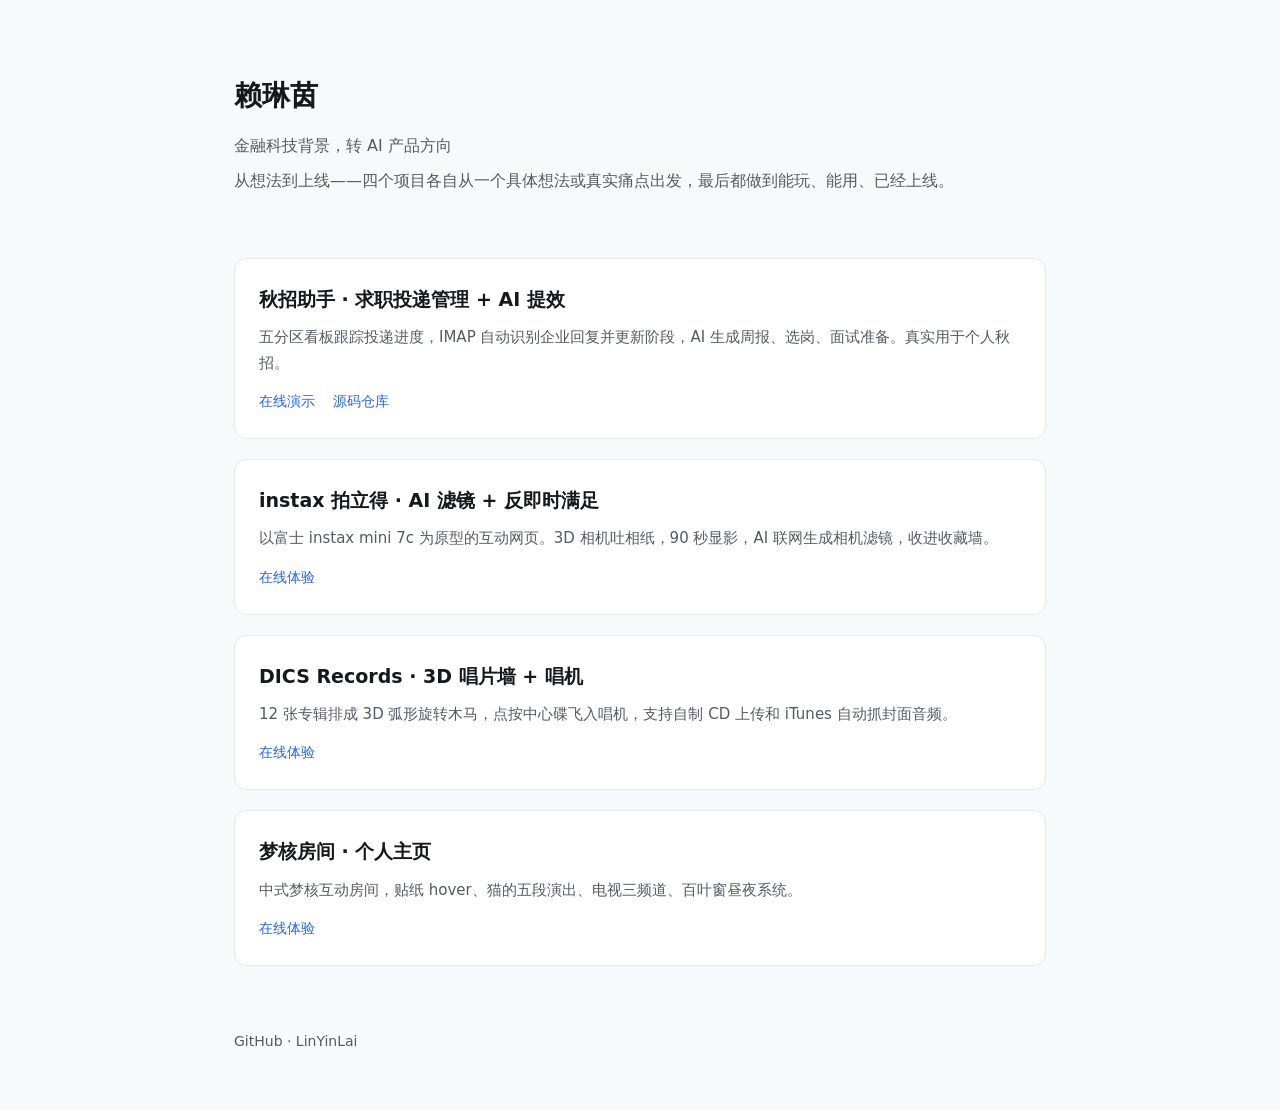
==== index.html @ 9b16cb52 "初始提交：作品集总览页 Co-Authored-By: Claude Code <noreply@anthropic.com>" ====
<!DOCTYPE html>
<html lang="zh-CN">
<head>
<meta charset="UTF-8">
<meta name="viewport" content="width=device-width, initial-scale=1.0">
<title>赖琳茵 · 作品集</title>
<meta name="description" content="赖琳茵的作品集。金融科技背景，转 AI 产品方向。从想法到上线——四个项目各自从一个具体想法或真实痛点出发，最后都做到能玩、能用、已经上线。">
<style>
  :root {
    --ink: #16181d;
    --ink-2: #555a63;
    --bg: #f8f9fb;
    --surface: #ffffff;
    --border: #e6e8ed;
    --accent: #2563eb;
  }
  * { box-sizing: border-box; margin: 0; padding: 0; }
  body {
    font-family: -apple-system, "PingFang SC", "Microsoft YaHei", system-ui, sans-serif;
    background: var(--bg);
    color: var(--ink);
    line-height: 1.7;
  }
  .container { max-width: 860px; margin: 0 auto; padding: 0 24px; }
  header { padding: 72px 0 40px; }
  h1 { font-size: 28px; font-weight: 700; }
  .tagline { margin-top: 12px; color: var(--ink-2); font-size: 16px; }
  .story { margin-top: 8px; color: var(--ink-2); }
  .projects { display: grid; gap: 20px; padding: 24px 0 64px; }
  .card {
    background: var(--surface);
    border: 1px solid var(--border);
    border-radius: 12px;
    padding: 24px;
  }
  .card h2 { font-size: 19px; font-weight: 600; }
  .card p { margin-top: 10px; color: var(--ink-2); font-size: 15px; }
  .card .links { margin-top: 14px; font-size: 14px; }
  .card .links a { color: var(--accent); text-decoration: none; margin-right: 18px; }
  .card .links a:hover { text-decoration: underline; }
  footer { padding: 0 0 56px; color: var(--ink-2); font-size: 14px; }
</style>
</head>
<body>
<div class="container">

  <header>
    <h1>赖琳茵</h1>
    <p class="tagline">金融科技背景，转 AI 产品方向</p>
    <p class="story">从想法到上线——四个项目各自从一个具体想法或真实痛点出发，最后都做到能玩、能用、已经上线。</p>
  </header>

  <main class="projects">

    <section class="card">
      <h2>秋招助手 · 求职投递管理 + AI 提效</h2>
      <p>五分区看板跟踪投递进度，IMAP 自动识别企业回复并更新阶段，AI 生成周报、选岗、面试准备。真实用于个人秋招。</p>
      <p class="links"><a href="http://119.28.16.198:8001">在线演示</a><a href="https://github.com/LinYinLai/job-tracker">源码仓库</a></p>
    </section>

    <section class="card">
      <h2>instax 拍立得 · AI 滤镜 + 反即时满足</h2>
      <p>以富士 instax mini 7c 为原型的互动网页。3D 相机吐相纸，90 秒显影，AI 联网生成相机滤镜，收进收藏墙。</p>
      <p class="links"><a href="https://instax-room.netlify.app">在线体验</a></p>
    </section>

    <section class="card">
      <h2>DICS Records · 3D 唱片墙 + 唱机</h2>
      <p>12 张专辑排成 3D 弧形旋转木马，点按中心碟飞入唱机，支持自制 CD 上传和 iTunes 自动抓封面音频。</p>
      <p class="links"><a href="http://119.28.16.198">在线体验</a></p>
    </section>

    <section class="card">
      <h2>梦核房间 · 个人主页</h2>
      <p>中式梦核互动房间，贴纸 hover、猫的五段演出、电视三频道、百叶窗昼夜系统。</p>
      <p class="links"><a href="https://portfolio-lightning.netlify.app">在线体验</a></p>
    </section>

  </main>

  <footer>GitHub · LinYinLai</footer>

</div>
</body>
</html>
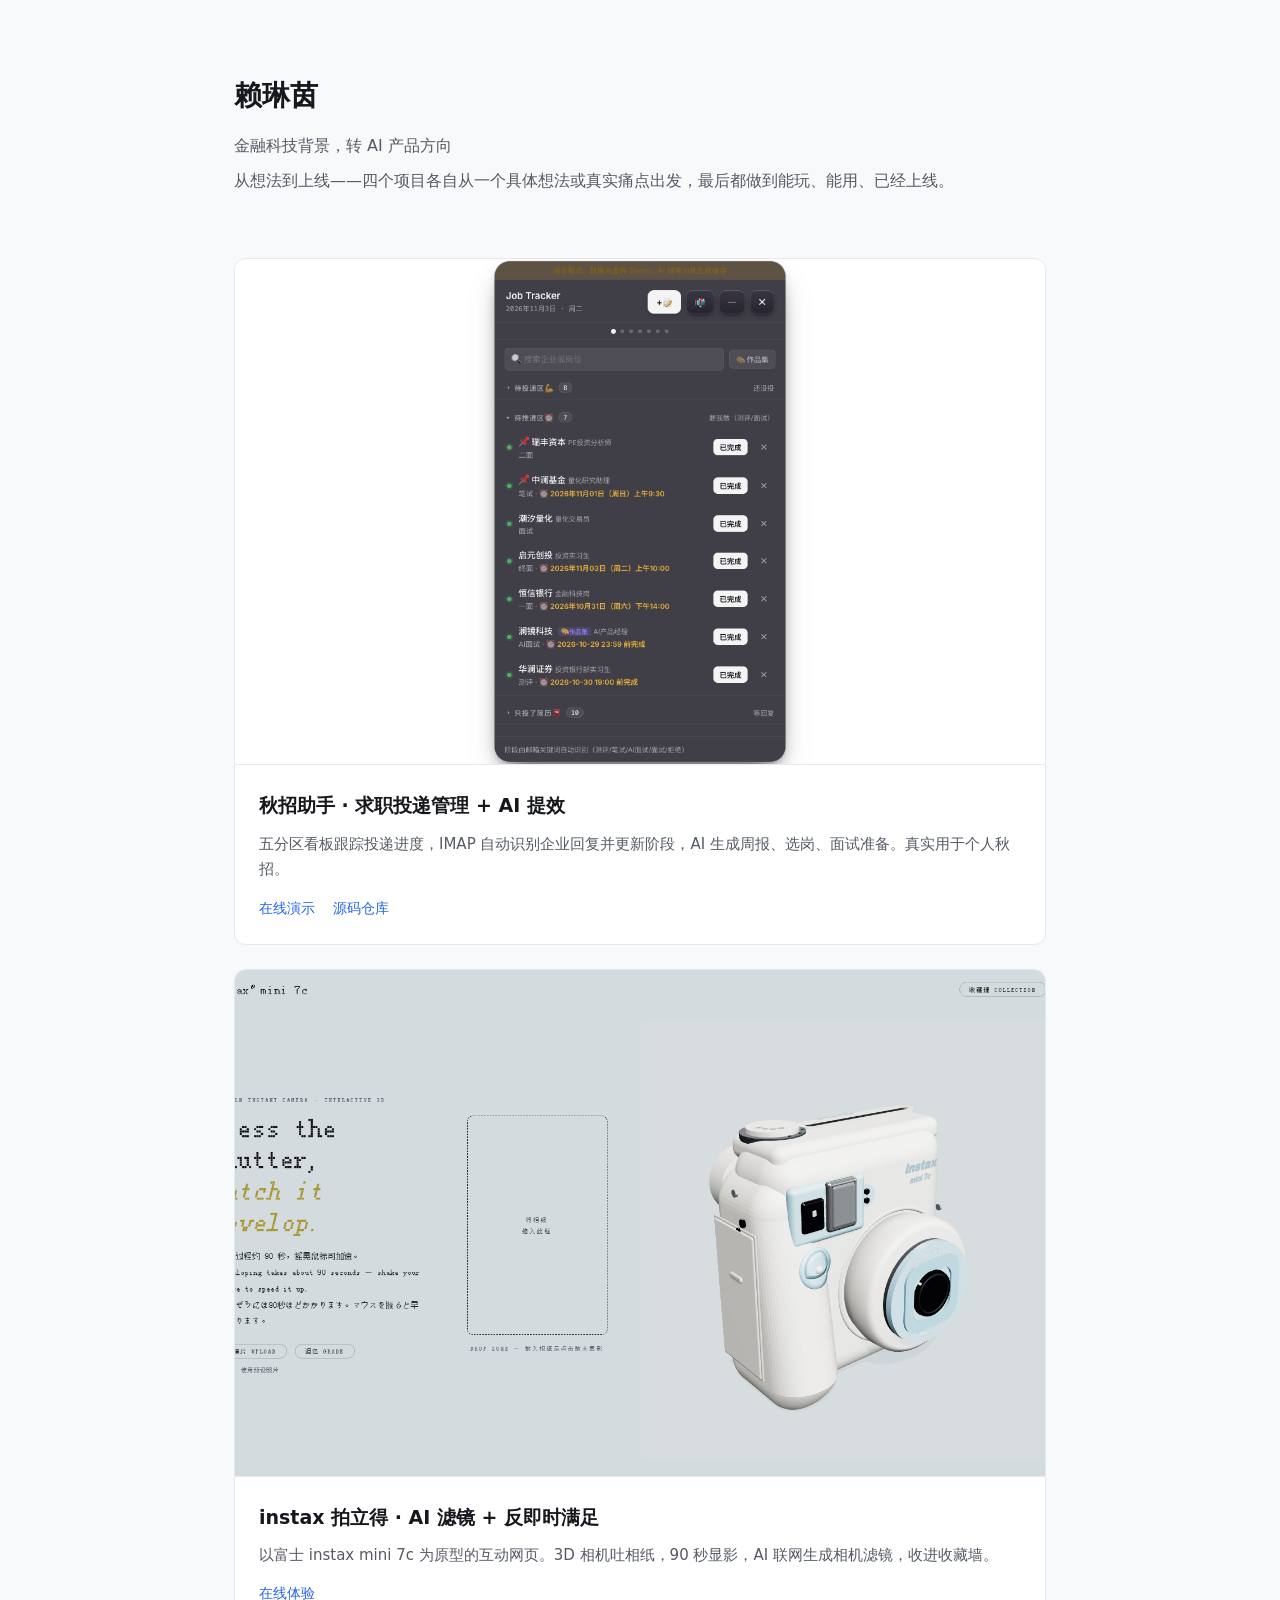
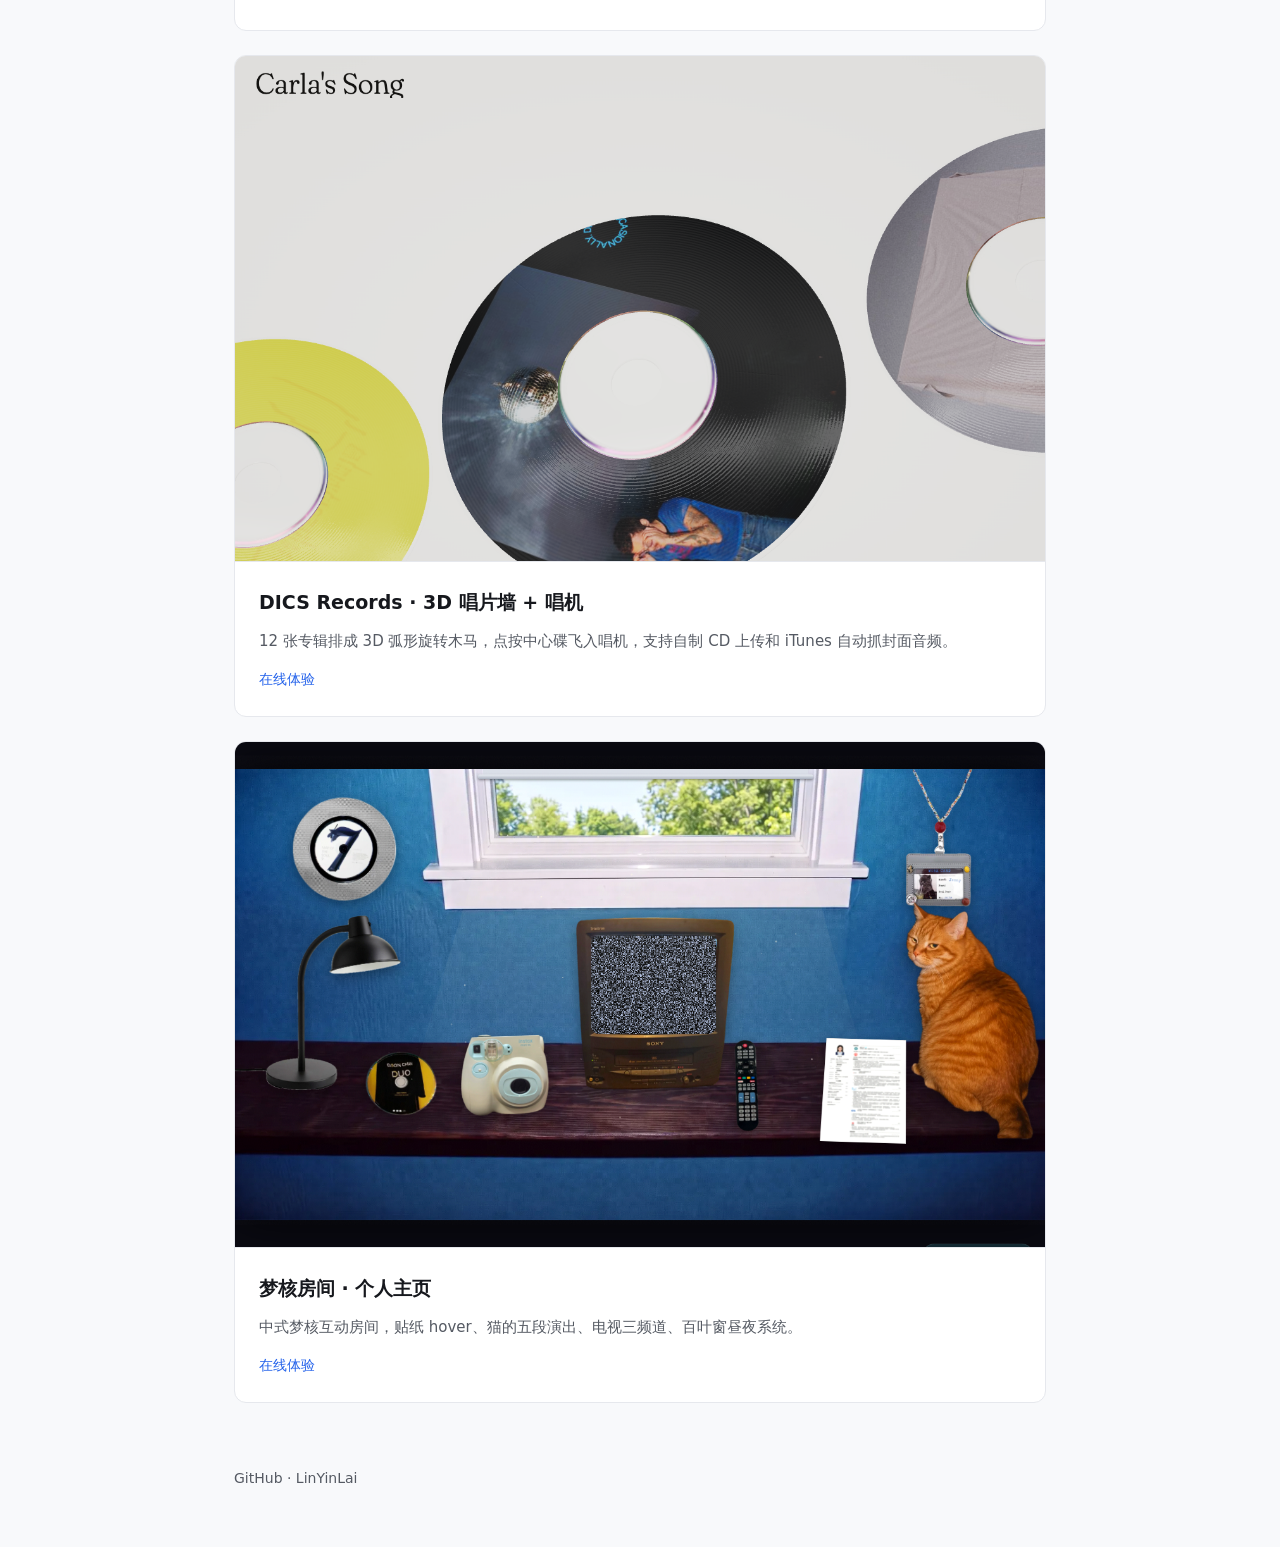
==== commit be36a7e5: "总览页加入项目截图 Co-Authored-By: Claude Code <noreply@anthropic.com>" ====
--- a/index.html
+++ b/index.html
@@ -26,13 +26,21 @@
   h1 { font-size: 28px; font-weight: 700; }
   .tagline { margin-top: 12px; color: var(--ink-2); font-size: 16px; }
   .story { margin-top: 8px; color: var(--ink-2); }
-  .projects { display: grid; gap: 20px; padding: 24px 0 64px; }
+  .projects { display: grid; gap: 24px; padding: 24px 0 64px; }
   .card {
     background: var(--surface);
     border: 1px solid var(--border);
     border-radius: 12px;
-    padding: 24px;
+    overflow: hidden;
   }
+  .card .shot {
+    width: 100%;
+    display: block;
+    aspect-ratio: 16 / 10;
+    object-fit: cover;
+    border-bottom: 1px solid var(--border);
+  }
+  .card-body { padding: 24px; }
   .card h2 { font-size: 19px; font-weight: 600; }
   .card p { margin-top: 10px; color: var(--ink-2); font-size: 15px; }
   .card .links { margin-top: 14px; font-size: 14px; }
@@ -53,27 +61,39 @@
   <main class="projects">
 
     <section class="card">
-      <h2>秋招助手 · 求职投递管理 + AI 提效</h2>
-      <p>五分区看板跟踪投递进度，IMAP 自动识别企业回复并更新阶段，AI 生成周报、选岗、面试准备。真实用于个人秋招。</p>
-      <p class="links"><a href="http://119.28.16.198:8001">在线演示</a><a href="https://github.com/LinYinLai/job-tracker">源码仓库</a></p>
+      <img class="shot" src="shots/jobtracker-home.png" alt="秋招助手界面">
+      <div class="card-body">
+        <h2>秋招助手 · 求职投递管理 + AI 提效</h2>
+        <p>五分区看板跟踪投递进度，IMAP 自动识别企业回复并更新阶段，AI 生成周报、选岗、面试准备。真实用于个人秋招。</p>
+        <p class="links"><a href="http://119.28.16.198:8001">在线演示</a><a href="https://github.com/LinYinLai/job-tracker">源码仓库</a></p>
+      </div>
     </section>
 
     <section class="card">
-      <h2>instax 拍立得 · AI 滤镜 + 反即时满足</h2>
-      <p>以富士 instax mini 7c 为原型的互动网页。3D 相机吐相纸，90 秒显影，AI 联网生成相机滤镜，收进收藏墙。</p>
-      <p class="links"><a href="https://instax-room.netlify.app">在线体验</a></p>
+      <img class="shot" src="shots/instax-home.png" alt="instax 拍立得">
+      <div class="card-body">
+        <h2>instax 拍立得 · AI 滤镜 + 反即时满足</h2>
+        <p>以富士 instax mini 7c 为原型的互动网页。3D 相机吐相纸，90 秒显影，AI 联网生成相机滤镜，收进收藏墙。</p>
+        <p class="links"><a href="https://instax-room.netlify.app">在线体验</a></p>
+      </div>
     </section>
 
     <section class="card">
-      <h2>DICS Records · 3D 唱片墙 + 唱机</h2>
-      <p>12 张专辑排成 3D 弧形旋转木马，点按中心碟飞入唱机，支持自制 CD 上传和 iTunes 自动抓封面音频。</p>
-      <p class="links"><a href="http://119.28.16.198">在线体验</a></p>
+      <img class="shot" src="shots/dics-home.png" alt="DICS Records">
+      <div class="card-body">
+        <h2>DICS Records · 3D 唱片墙 + 唱机</h2>
+        <p>12 张专辑排成 3D 弧形旋转木马，点按中心碟飞入唱机，支持自制 CD 上传和 iTunes 自动抓封面音频。</p>
+        <p class="links"><a href="http://119.28.16.198">在线体验</a></p>
+      </div>
     </section>
 
     <section class="card">
-      <h2>梦核房间 · 个人主页</h2>
-      <p>中式梦核互动房间，贴纸 hover、猫的五段演出、电视三频道、百叶窗昼夜系统。</p>
-      <p class="links"><a href="https://portfolio-lightning.netlify.app">在线体验</a></p>
+      <img class="shot" src="shots/room-home.png" alt="梦核房间">
+      <div class="card-body">
+        <h2>梦核房间 · 个人主页</h2>
+        <p>中式梦核互动房间，贴纸 hover、猫的五段演出、电视三频道、百叶窗昼夜系统。</p>
+        <p class="links"><a href="https://portfolio-lightning.netlify.app">在线体验</a></p>
+      </div>
     </section>
 
   </main>
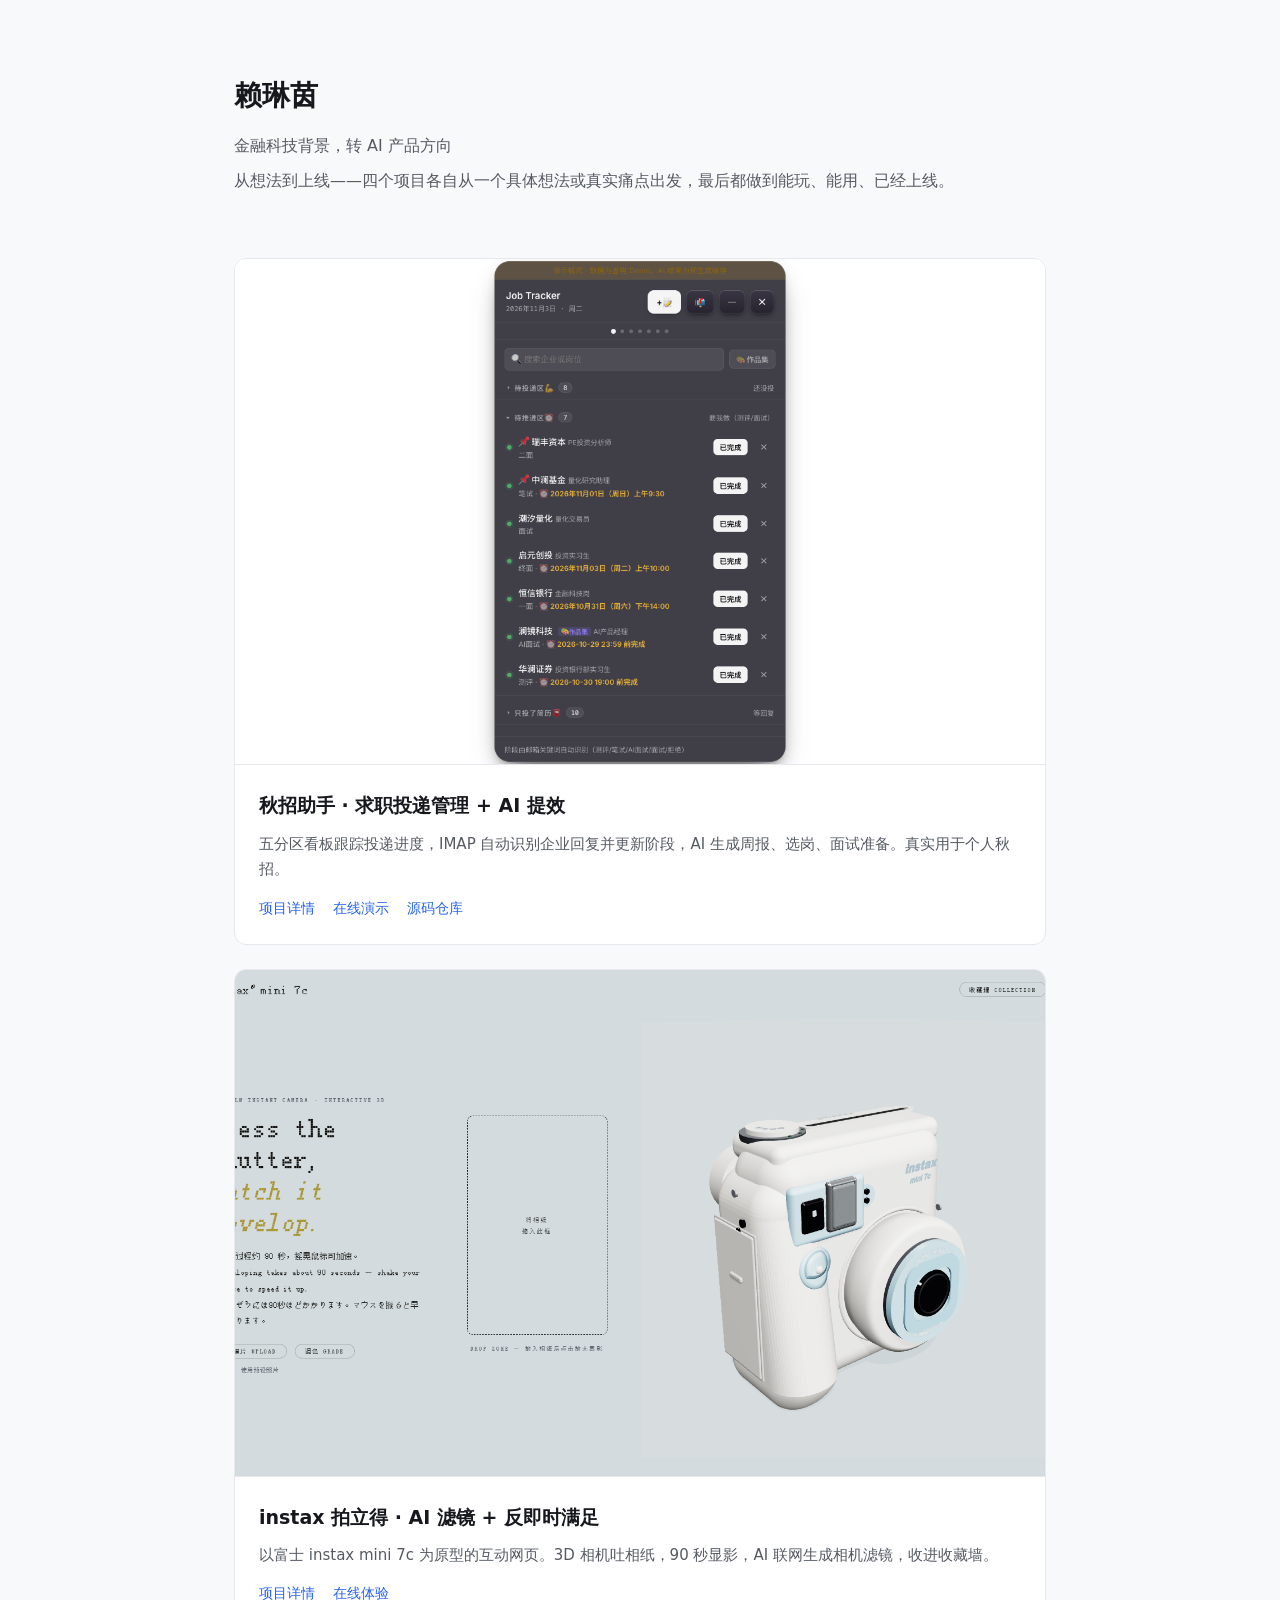
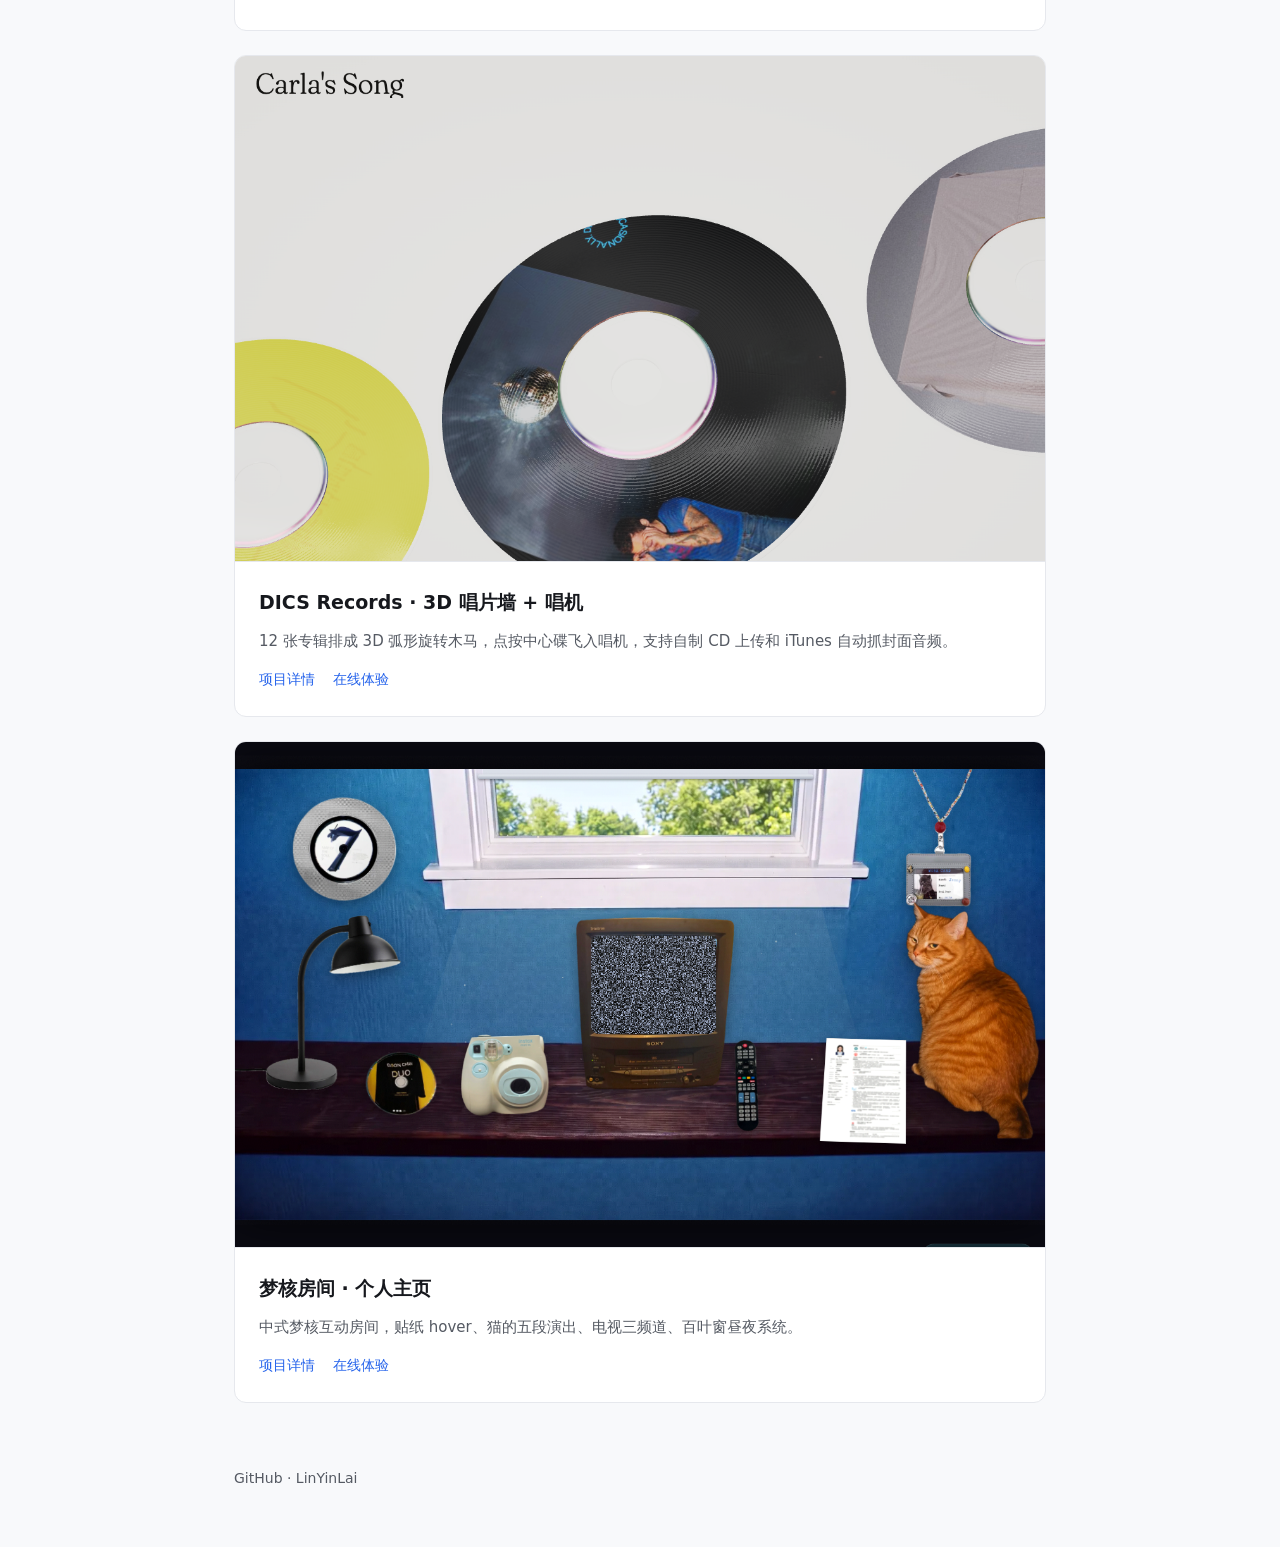
==== commit a825ac9e: "添加四个项目独立介绍页 Co-Authored-By: Claude Code <noreply@anthropic.com>" ====
--- a/index.html
+++ b/index.html
@@ -42,6 +42,8 @@
   }
   .card-body { padding: 24px; }
   .card h2 { font-size: 19px; font-weight: 600; }
+  .card h2 a { color: inherit; text-decoration: none; }
+  .card h2 a:hover { text-decoration: underline; }
   .card p { margin-top: 10px; color: var(--ink-2); font-size: 15px; }
   .card .links { margin-top: 14px; font-size: 14px; }
   .card .links a { color: var(--accent); text-decoration: none; margin-right: 18px; }
@@ -63,36 +65,36 @@
     <section class="card">
       <img class="shot" src="shots/jobtracker-home.png" alt="秋招助手界面">
       <div class="card-body">
-        <h2>秋招助手 · 求职投递管理 + AI 提效</h2>
+        <h2><a href="job-tracker.html">秋招助手 · 求职投递管理 + AI 提效</a></h2>
         <p>五分区看板跟踪投递进度，IMAP 自动识别企业回复并更新阶段，AI 生成周报、选岗、面试准备。真实用于个人秋招。</p>
-        <p class="links"><a href="http://119.28.16.198:8001">在线演示</a><a href="https://github.com/LinYinLai/job-tracker">源码仓库</a></p>
+        <p class="links"><a href="job-tracker.html">项目详情</a><a href="http://119.28.16.198:8001">在线演示</a><a href="https://github.com/LinYinLai/job-tracker">源码仓库</a></p>
       </div>
     </section>
 
     <section class="card">
       <img class="shot" src="shots/instax-home.png" alt="instax 拍立得">
       <div class="card-body">
-        <h2>instax 拍立得 · AI 滤镜 + 反即时满足</h2>
+        <h2><a href="instax.html">instax 拍立得 · AI 滤镜 + 反即时满足</a></h2>
         <p>以富士 instax mini 7c 为原型的互动网页。3D 相机吐相纸，90 秒显影，AI 联网生成相机滤镜，收进收藏墙。</p>
-        <p class="links"><a href="https://instax-room.netlify.app">在线体验</a></p>
+        <p class="links"><a href="instax.html">项目详情</a><a href="https://instax-room.netlify.app">在线体验</a></p>
       </div>
     </section>
 
     <section class="card">
       <img class="shot" src="shots/dics-home.png" alt="DICS Records">
       <div class="card-body">
-        <h2>DICS Records · 3D 唱片墙 + 唱机</h2>
+        <h2><a href="dics.html">DICS Records · 3D 唱片墙 + 唱机</a></h2>
         <p>12 张专辑排成 3D 弧形旋转木马，点按中心碟飞入唱机，支持自制 CD 上传和 iTunes 自动抓封面音频。</p>
-        <p class="links"><a href="http://119.28.16.198">在线体验</a></p>
+        <p class="links"><a href="dics.html">项目详情</a><a href="http://119.28.16.198">在线体验</a></p>
       </div>
     </section>
 
     <section class="card">
       <img class="shot" src="shots/room-home.png" alt="梦核房间">
       <div class="card-body">
-        <h2>梦核房间 · 个人主页</h2>
+        <h2><a href="room.html">梦核房间 · 个人主页</a></h2>
         <p>中式梦核互动房间，贴纸 hover、猫的五段演出、电视三频道、百叶窗昼夜系统。</p>
-        <p class="links"><a href="https://portfolio-lightning.netlify.app">在线体验</a></p>
+        <p class="links"><a href="room.html">项目详情</a><a href="https://portfolio-lightning.netlify.app">在线体验</a></p>
       </div>
     </section>
 
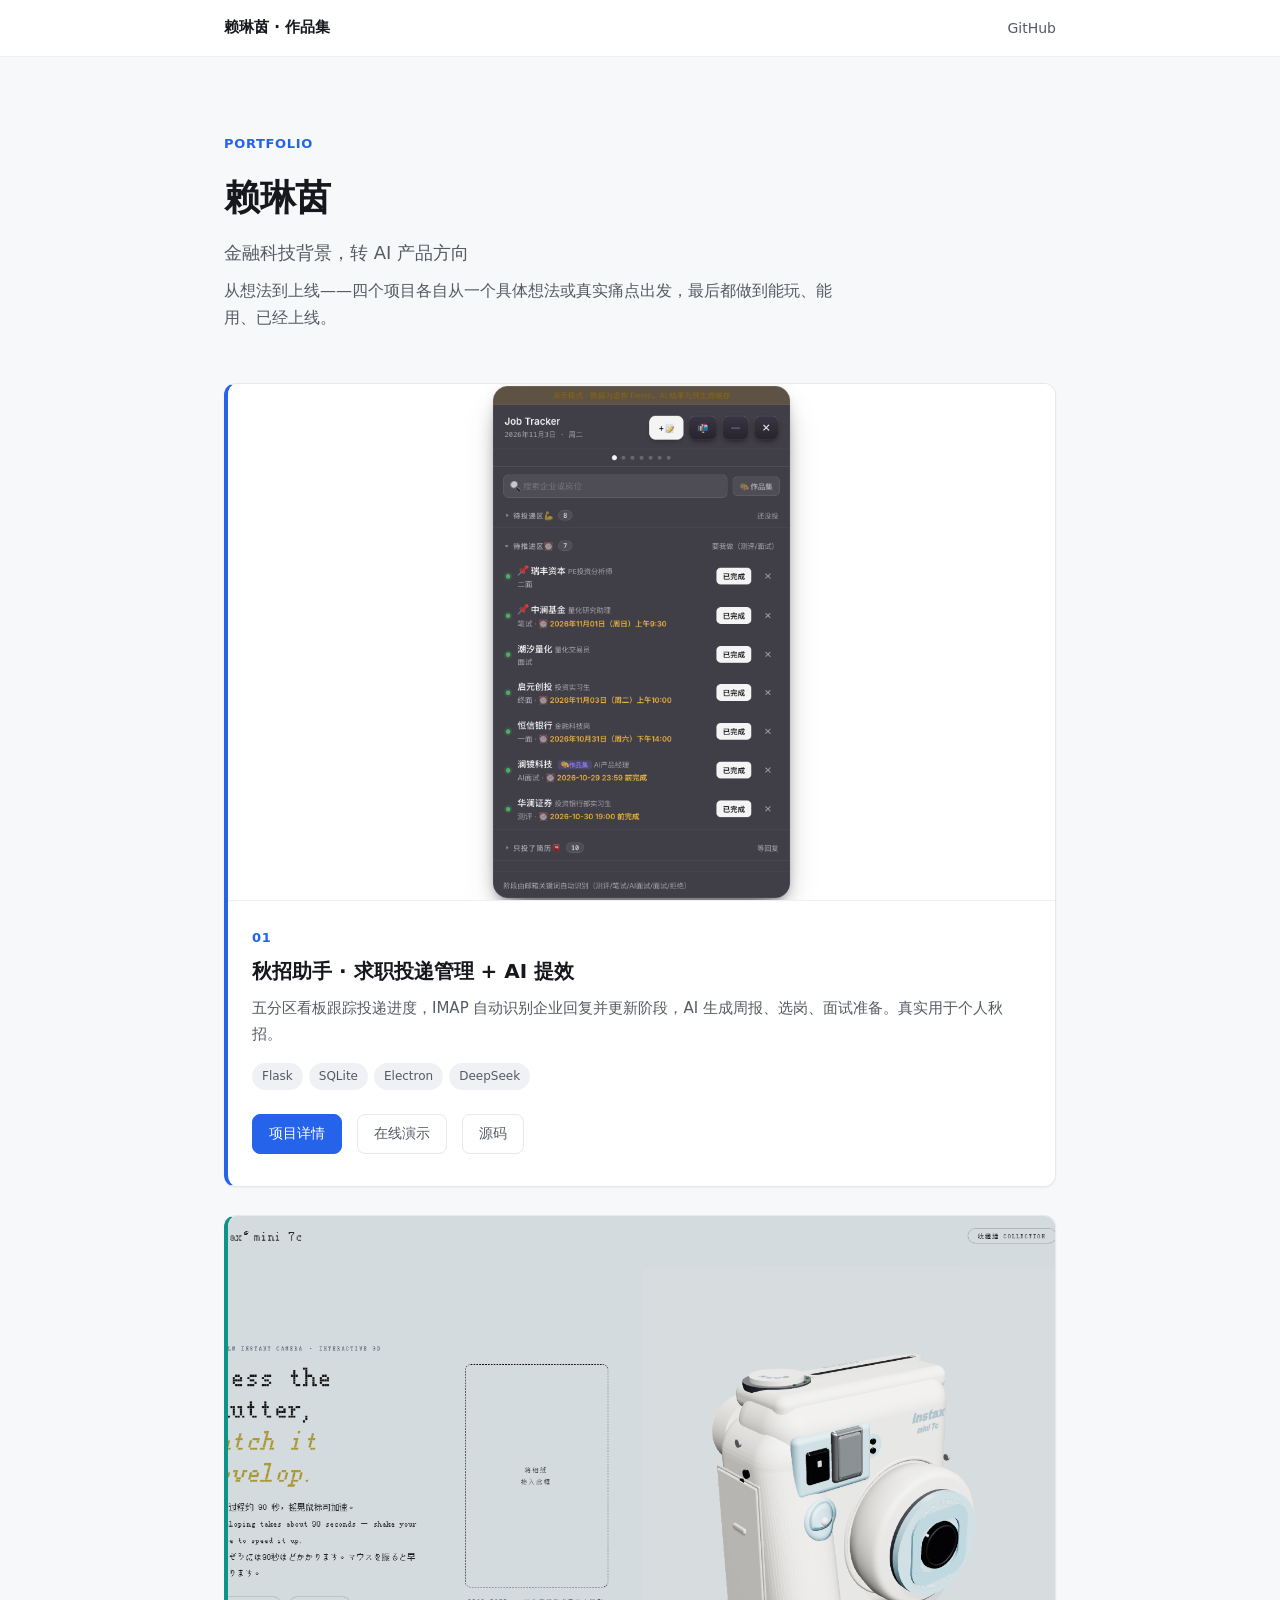
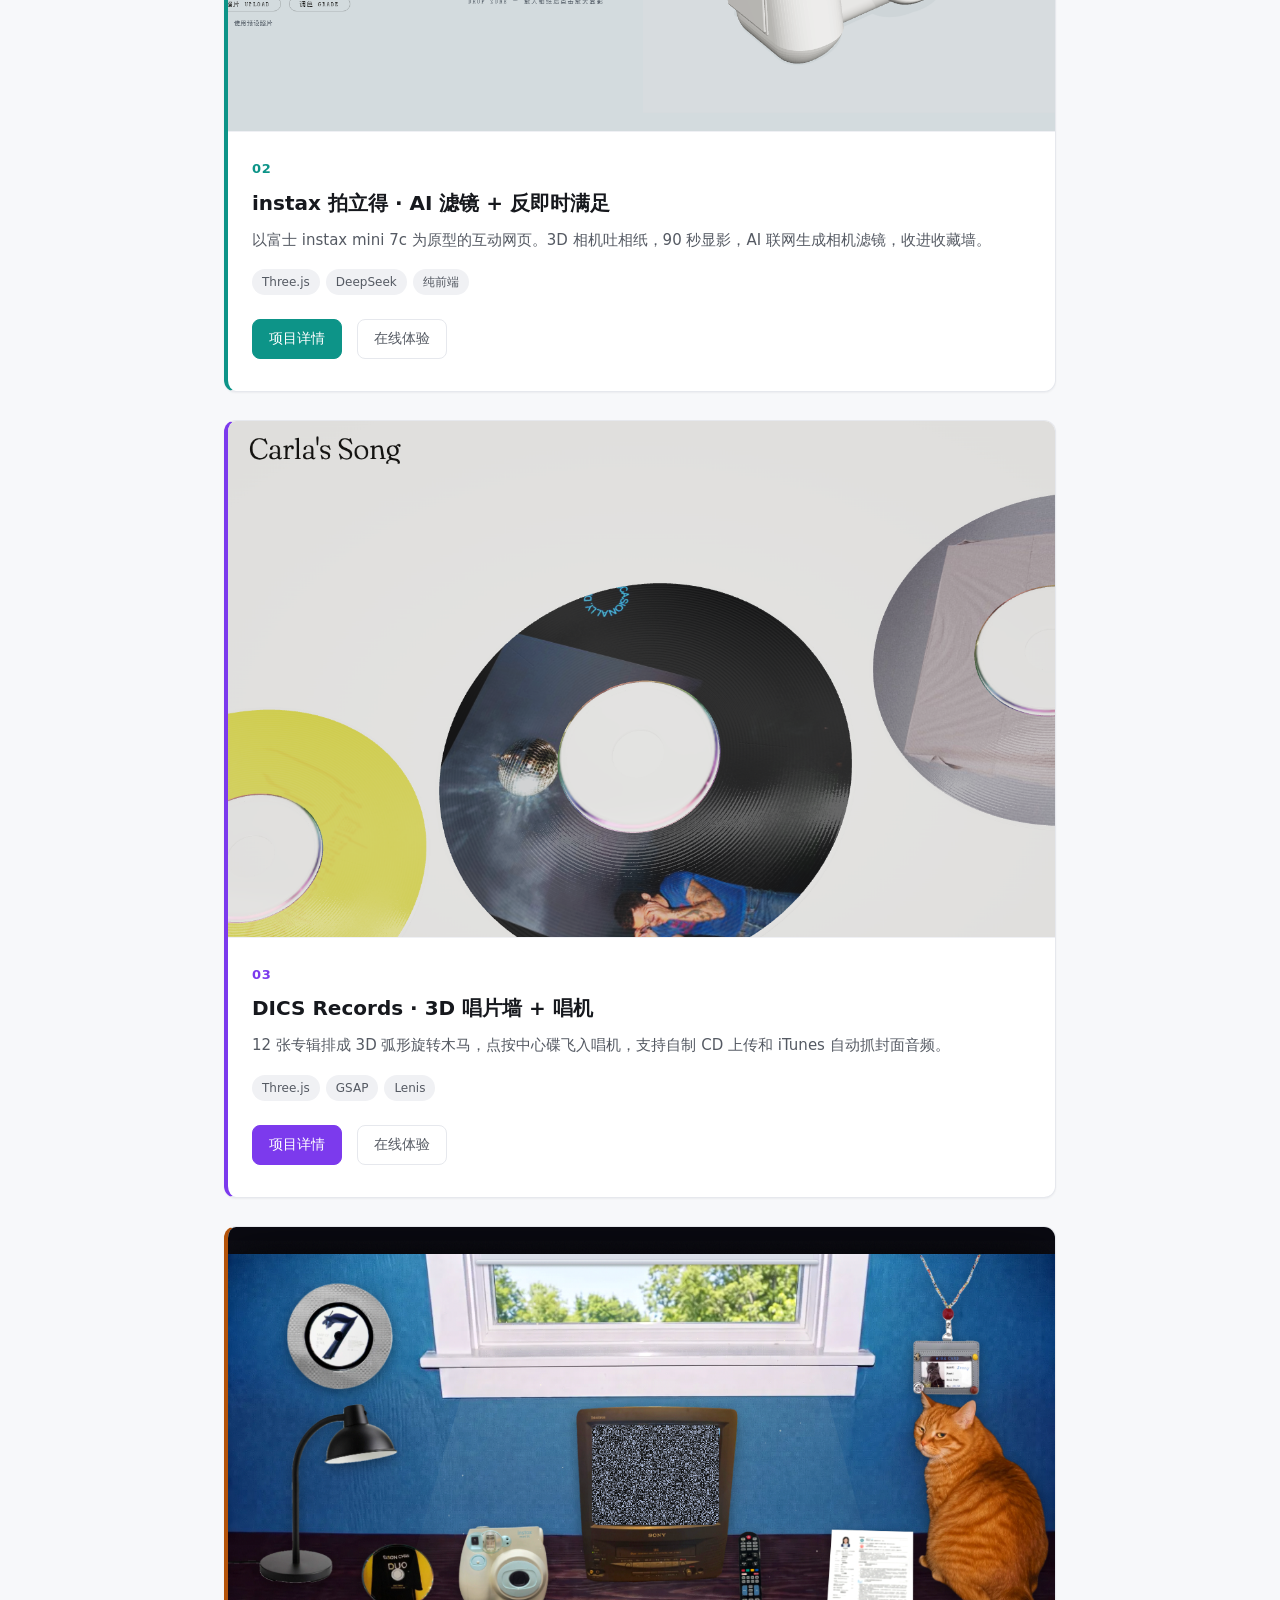
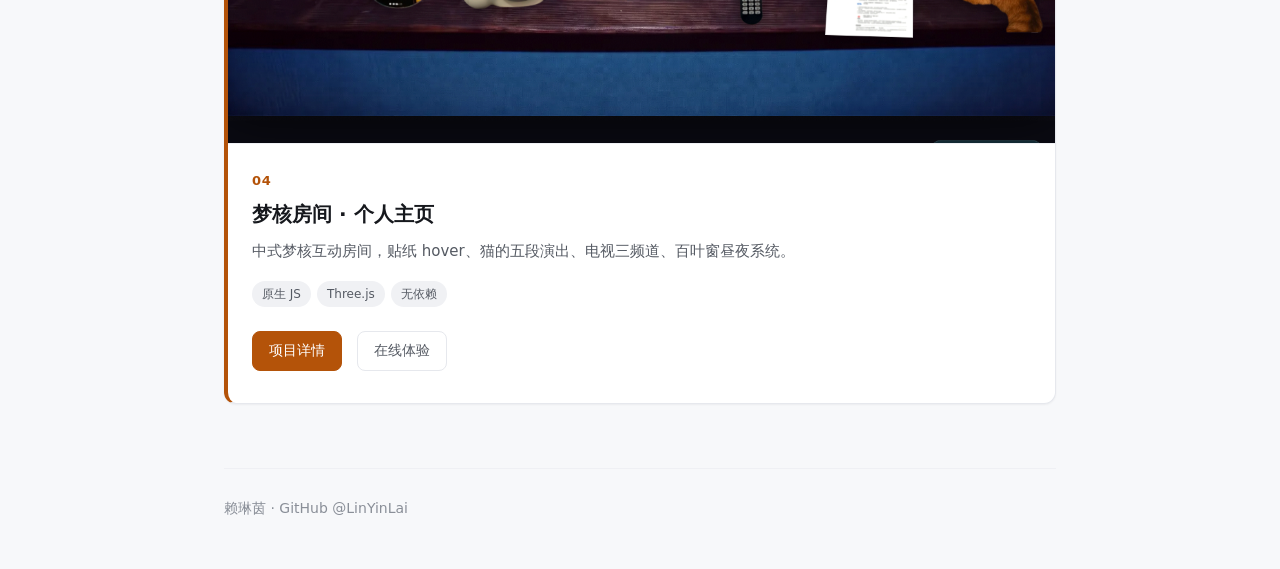
==== commit 6546d23e: "重写 README 并重新设计作品集页面样式 Co-Authored-By: Claude Code <noreply@anthropic.com>" ====
--- a/index.html
+++ b/index.html
@@ -5,56 +5,20 @@
 <meta name="viewport" content="width=device-width, initial-scale=1.0">
 <title>赖琳茵 · 作品集</title>
 <meta name="description" content="赖琳茵的作品集。金融科技背景，转 AI 产品方向。从想法到上线——四个项目各自从一个具体想法或真实痛点出发，最后都做到能玩、能用、已经上线。">
-<style>
-  :root {
-    --ink: #16181d;
-    --ink-2: #555a63;
-    --bg: #f8f9fb;
-    --surface: #ffffff;
-    --border: #e6e8ed;
-    --accent: #2563eb;
-  }
-  * { box-sizing: border-box; margin: 0; padding: 0; }
-  body {
-    font-family: -apple-system, "PingFang SC", "Microsoft YaHei", system-ui, sans-serif;
-    background: var(--bg);
-    color: var(--ink);
-    line-height: 1.7;
-  }
-  .container { max-width: 860px; margin: 0 auto; padding: 0 24px; }
-  header { padding: 72px 0 40px; }
-  h1 { font-size: 28px; font-weight: 700; }
-  .tagline { margin-top: 12px; color: var(--ink-2); font-size: 16px; }
-  .story { margin-top: 8px; color: var(--ink-2); }
-  .projects { display: grid; gap: 24px; padding: 24px 0 64px; }
-  .card {
-    background: var(--surface);
-    border: 1px solid var(--border);
-    border-radius: 12px;
-    overflow: hidden;
-  }
-  .card .shot {
-    width: 100%;
-    display: block;
-    aspect-ratio: 16 / 10;
-    object-fit: cover;
-    border-bottom: 1px solid var(--border);
-  }
-  .card-body { padding: 24px; }
-  .card h2 { font-size: 19px; font-weight: 600; }
-  .card h2 a { color: inherit; text-decoration: none; }
-  .card h2 a:hover { text-decoration: underline; }
-  .card p { margin-top: 10px; color: var(--ink-2); font-size: 15px; }
-  .card .links { margin-top: 14px; font-size: 14px; }
-  .card .links a { color: var(--accent); text-decoration: none; margin-right: 18px; }
-  .card .links a:hover { text-decoration: underline; }
-  footer { padding: 0 0 56px; color: var(--ink-2); font-size: 14px; }
-</style>
+<link rel="stylesheet" href="style.css">
 </head>
 <body>
+
+<nav class="nav">
+  <div class="nav-inner">
+    <a class="brand" href="index.html">赖琳茵 · 作品集</a>
+    <span class="nav-links"><a href="https://github.com/LinYinLai">GitHub</a></span>
+  </div>
+</nav>
+
 <div class="container">
-
-  <header>
+  <header class="hero">
+    <span class="eyebrow">PORTFOLIO</span>
     <h1>赖琳茵</h1>
     <p class="tagline">金融科技背景，转 AI 产品方向</p>
     <p class="story">从想法到上线——四个项目各自从一个具体想法或真实痛点出发，最后都做到能玩、能用、已经上线。</p>
@@ -62,46 +26,67 @@
 
   <main class="projects">
 
-    <section class="card">
+    <section class="card" style="--accent:#2563eb">
       <img class="shot" src="shots/jobtracker-home.png" alt="秋招助手界面">
       <div class="card-body">
+        <span class="card-num">01</span>
         <h2><a href="job-tracker.html">秋招助手 · 求职投递管理 + AI 提效</a></h2>
-        <p>五分区看板跟踪投递进度，IMAP 自动识别企业回复并更新阶段，AI 生成周报、选岗、面试准备。真实用于个人秋招。</p>
-        <p class="links"><a href="job-tracker.html">项目详情</a><a href="http://119.28.16.198:8001">在线演示</a><a href="https://github.com/LinYinLai/job-tracker">源码仓库</a></p>
+        <p class="desc">五分区看板跟踪投递进度，IMAP 自动识别企业回复并更新阶段，AI 生成周报、选岗、面试准备。真实用于个人秋招。</p>
+        <div class="chips"><span class="chip">Flask</span><span class="chip">SQLite</span><span class="chip">Electron</span><span class="chip">DeepSeek</span></div>
+        <div class="actions">
+          <a class="btn primary" href="job-tracker.html">项目详情</a>
+          <a class="btn" href="http://119.28.16.198:8001">在线演示</a>
+          <a class="btn" href="https://github.com/LinYinLai/job-tracker">源码</a>
+        </div>
       </div>
     </section>
 
-    <section class="card">
+    <section class="card" style="--accent:#0d9488">
       <img class="shot" src="shots/instax-home.png" alt="instax 拍立得">
       <div class="card-body">
+        <span class="card-num">02</span>
         <h2><a href="instax.html">instax 拍立得 · AI 滤镜 + 反即时满足</a></h2>
-        <p>以富士 instax mini 7c 为原型的互动网页。3D 相机吐相纸，90 秒显影，AI 联网生成相机滤镜，收进收藏墙。</p>
-        <p class="links"><a href="instax.html">项目详情</a><a href="https://instax-room.netlify.app">在线体验</a></p>
+        <p class="desc">以富士 instax mini 7c 为原型的互动网页。3D 相机吐相纸，90 秒显影，AI 联网生成相机滤镜，收进收藏墙。</p>
+        <div class="chips"><span class="chip">Three.js</span><span class="chip">DeepSeek</span><span class="chip">纯前端</span></div>
+        <div class="actions">
+          <a class="btn primary" href="instax.html">项目详情</a>
+          <a class="btn" href="https://instax-room.netlify.app">在线体验</a>
+        </div>
       </div>
     </section>
 
-    <section class="card">
+    <section class="card" style="--accent:#7c3aed">
       <img class="shot" src="shots/dics-home.png" alt="DICS Records">
       <div class="card-body">
+        <span class="card-num">03</span>
         <h2><a href="dics.html">DICS Records · 3D 唱片墙 + 唱机</a></h2>
-        <p>12 张专辑排成 3D 弧形旋转木马，点按中心碟飞入唱机，支持自制 CD 上传和 iTunes 自动抓封面音频。</p>
-        <p class="links"><a href="dics.html">项目详情</a><a href="http://119.28.16.198">在线体验</a></p>
+        <p class="desc">12 张专辑排成 3D 弧形旋转木马，点按中心碟飞入唱机，支持自制 CD 上传和 iTunes 自动抓封面音频。</p>
+        <div class="chips"><span class="chip">Three.js</span><span class="chip">GSAP</span><span class="chip">Lenis</span></div>
+        <div class="actions">
+          <a class="btn primary" href="dics.html">项目详情</a>
+          <a class="btn" href="http://119.28.16.198">在线体验</a>
+        </div>
       </div>
     </section>
 
-    <section class="card">
+    <section class="card" style="--accent:#b45309">
       <img class="shot" src="shots/room-home.png" alt="梦核房间">
       <div class="card-body">
+        <span class="card-num">04</span>
         <h2><a href="room.html">梦核房间 · 个人主页</a></h2>
-        <p>中式梦核互动房间，贴纸 hover、猫的五段演出、电视三频道、百叶窗昼夜系统。</p>
-        <p class="links"><a href="room.html">项目详情</a><a href="https://portfolio-lightning.netlify.app">在线体验</a></p>
+        <p class="desc">中式梦核互动房间，贴纸 hover、猫的五段演出、电视三频道、百叶窗昼夜系统。</p>
+        <div class="chips"><span class="chip">原生 JS</span><span class="chip">Three.js</span><span class="chip">无依赖</span></div>
+        <div class="actions">
+          <a class="btn primary" href="room.html">项目详情</a>
+          <a class="btn" href="https://portfolio-lightning.netlify.app">在线体验</a>
+        </div>
       </div>
     </section>
 
   </main>
 
-  <footer>GitHub · LinYinLai</footer>
+  <footer>赖琳茵 · GitHub @LinYinLai</footer>
+</div>
 
-</div>
 </body>
 </html>
--- a/style.css
+++ b/style.css
@@ -0,0 +1,119 @@
+:root {
+  --ink: #16181d;
+  --ink-2: #555a63;
+  --ink-3: #8a8f98;
+  --bg: #f7f8fa;
+  --surface: #ffffff;
+  --border: #e6e8ed;
+  --border-light: #eff0f4;
+  --accent: #2563eb;
+  --radius: 12px;
+  --shadow-sm: 0 1px 2px rgba(16, 24, 40, .05);
+  --shadow-md: 0 6px 20px rgba(16, 24, 40, .07);
+}
+
+* { box-sizing: border-box; margin: 0; padding: 0; }
+
+body {
+  font-family: -apple-system, BlinkMacSystemFont, "PingFang SC", "Hiragino Sans GB", "Microsoft YaHei", system-ui, sans-serif;
+  background: var(--bg);
+  color: var(--ink);
+  line-height: 1.7;
+  -webkit-font-smoothing: antialiased;
+}
+
+a { color: var(--accent); text-decoration: none; }
+a:hover { text-decoration: underline; }
+
+.container { max-width: 880px; margin: 0 auto; padding: 0 24px; }
+
+/* 顶部导航 */
+.nav {
+  position: sticky; top: 0; z-index: 10;
+  background: rgba(255, 255, 255, .92);
+  backdrop-filter: blur(8px);
+  border-bottom: 1px solid var(--border-light);
+}
+.nav-inner {
+  max-width: 880px; margin: 0 auto; padding: 0 24px;
+  height: 56px;
+  display: flex; align-items: center; justify-content: space-between;
+}
+.brand { font-weight: 700; color: var(--ink); font-size: 15px; }
+.brand:hover { text-decoration: none; }
+.nav-links a { color: var(--ink-2); font-size: 14px; margin-left: 18px; }
+.nav-links a:hover { color: var(--accent); }
+
+/* hero（总览页头部） */
+.hero { padding: 72px 0 44px; }
+.eyebrow {
+  display: inline-block; font-size: 13px; font-weight: 700;
+  color: var(--accent); letter-spacing: .05em; margin-bottom: 12px;
+}
+.hero h1 { font-size: 36px; font-weight: 700; letter-spacing: -.01em; }
+.hero .tagline { margin-top: 10px; font-size: 18px; color: var(--ink-2); }
+.hero .story { margin-top: 8px; color: var(--ink-2); max-width: 620px; }
+
+/* 项目卡片 */
+.projects { display: grid; gap: 28px; padding: 8px 0 64px; }
+.card {
+  background: var(--surface);
+  border: 1px solid var(--border);
+  border-left: 4px solid var(--accent);
+  border-radius: var(--radius);
+  overflow: hidden;
+  box-shadow: var(--shadow-sm);
+  transition: box-shadow .15s ease;
+}
+.card:hover { box-shadow: var(--shadow-md); }
+.card .shot {
+  width: 100%; display: block; aspect-ratio: 16 / 10; object-fit: cover;
+  border-bottom: 1px solid var(--border-light);
+}
+.card-body { padding: 22px 24px 24px; }
+.card-num { font-size: 13px; font-weight: 700; color: var(--accent); letter-spacing: .05em; }
+.card h2 { font-size: 20px; font-weight: 650; margin-top: 4px; }
+.card h2 a { color: var(--ink); }
+.card h2 a:hover { color: var(--accent); text-decoration: none; }
+.card .desc { margin-top: 8px; color: var(--ink-2); font-size: 15px; }
+
+/* 技术标签 */
+.chips { margin-top: 14px; }
+.chip {
+  display: inline-block; padding: 3px 10px; border-radius: 999px;
+  background: #f0f1f4; color: var(--ink-2); font-size: 12px; margin: 0 6px 6px 0;
+}
+
+/* 按钮 */
+.actions { margin-top: 18px; }
+.btn {
+  display: inline-block; padding: 7px 16px; border-radius: 8px;
+  border: 1px solid var(--border); color: var(--ink-2);
+  font-size: 14px; font-weight: 500; margin: 0 10px 8px 0;
+  transition: border-color .12s ease, color .12s ease, filter .12s ease;
+}
+.btn:hover { border-color: var(--accent); color: var(--accent); text-decoration: none; }
+.btn.primary { background: var(--accent); border-color: var(--accent); color: #fff; }
+.btn.primary:hover { filter: brightness(1.08); text-decoration: none; }
+
+/* 详情页 */
+.page-hero { padding: 56px 0 12px; }
+.page-hero h1 { font-size: 30px; font-weight: 700; letter-spacing: -.01em; }
+.page-hero .lead { margin-top: 10px; color: var(--ink-2); font-size: 16px; max-width: 640px; }
+.page-hero .actions { margin-top: 22px; }
+
+.page-body { padding: 20px 0 64px; }
+.page-body img { width: 100%; border-radius: var(--radius); margin: 16px 0; border: 1px solid var(--border); }
+.page-body h2 {
+  font-size: 19px; font-weight: 650; margin-top: 42px; padding-left: 12px;
+  border-left: 3px solid var(--accent);
+}
+.page-body p { margin-top: 12px; color: var(--ink-2); }
+.page-body ul { margin-top: 12px; padding-left: 22px; }
+.page-body li { margin: 8px 0; color: var(--ink-2); }
+.back { margin-top: 44px; }
+
+footer {
+  border-top: 1px solid var(--border-light);
+  padding: 28px 0 48px; color: var(--ink-3); font-size: 14px;
+}
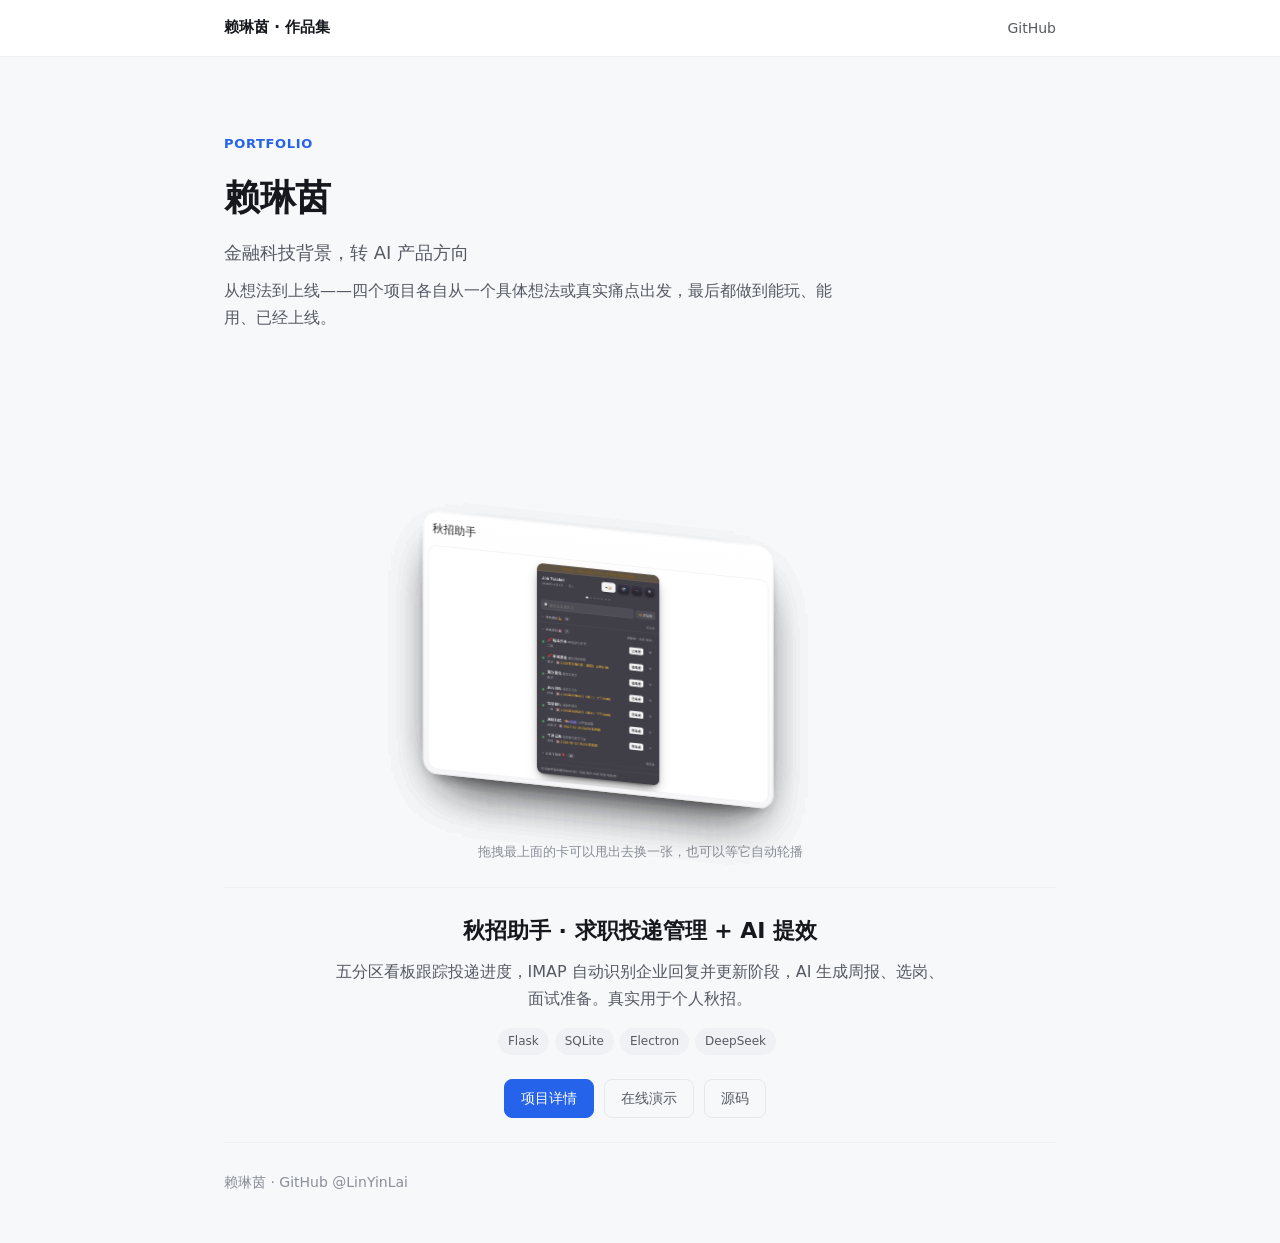
==== commit d4bc7287: "总览页改为 3D 卡片堆轮播 + 联动详情区 Co-Authored-By: Claude Code <noreply@anthropic.com>" ====
--- a/index.html
+++ b/index.html
@@ -6,6 +6,17 @@
 <title>赖琳茵 · 作品集</title>
 <meta name="description" content="赖琳茵的作品集。金融科技背景，转 AI 产品方向。从想法到上线——四个项目各自从一个具体想法或真实痛点出发，最后都做到能玩、能用、已经上线。">
 <link rel="stylesheet" href="style.css">
+<link rel="stylesheet" href="cardswap.css">
+<style>
+  .deck-wrap { padding: 0 0 16px; }
+  .cardswap-container { max-width: 620px; margin: 0 auto; height: 460px; }
+  .hint { text-align: center; color: #8a8f98; font-size: 13px; margin: 6px 0 24px; }
+  .deck-detail { text-align: center; padding: 24px 24px 0; border-top: 1px solid #eff0f4; }
+  .deck-detail h2 { font-size: 22px; font-weight: 650; }
+  .deck-detail .desc { color: #555a63; margin-top: 8px; max-width: 620px; margin-left: auto; margin-right: auto; }
+  .deck-detail .chips { margin-top: 14px; }
+  .deck-detail .actions { margin-top: 18px; }
+</style>
 </head>
 <body>
 
@@ -24,69 +35,109 @@
     <p class="story">从想法到上线——四个项目各自从一个具体想法或真实痛点出发，最后都做到能玩、能用、已经上线。</p>
   </header>
 
-  <main class="projects">
-
-    <section class="card" style="--accent:#2563eb">
-      <img class="shot" src="shots/jobtracker-home.png" alt="秋招助手界面">
-      <div class="card-body">
-        <span class="card-num">01</span>
-        <h2><a href="job-tracker.html">秋招助手 · 求职投递管理 + AI 提效</a></h2>
-        <p class="desc">五分区看板跟踪投递进度，IMAP 自动识别企业回复并更新阶段，AI 生成周报、选岗、面试准备。真实用于个人秋招。</p>
-        <div class="chips"><span class="chip">Flask</span><span class="chip">SQLite</span><span class="chip">Electron</span><span class="chip">DeepSeek</span></div>
-        <div class="actions">
-          <a class="btn primary" href="job-tracker.html">项目详情</a>
-          <a class="btn" href="http://119.28.16.198:8001">在线演示</a>
-          <a class="btn" href="https://github.com/LinYinLai/job-tracker">源码</a>
-        </div>
-      </div>
-    </section>
-
-    <section class="card" style="--accent:#0d9488">
-      <img class="shot" src="shots/instax-home.png" alt="instax 拍立得">
-      <div class="card-body">
-        <span class="card-num">02</span>
-        <h2><a href="instax.html">instax 拍立得 · AI 滤镜 + 反即时满足</a></h2>
-        <p class="desc">以富士 instax mini 7c 为原型的互动网页。3D 相机吐相纸，90 秒显影，AI 联网生成相机滤镜，收进收藏墙。</p>
-        <div class="chips"><span class="chip">Three.js</span><span class="chip">DeepSeek</span><span class="chip">纯前端</span></div>
-        <div class="actions">
-          <a class="btn primary" href="instax.html">项目详情</a>
-          <a class="btn" href="https://instax-room.netlify.app">在线体验</a>
-        </div>
-      </div>
-    </section>
-
-    <section class="card" style="--accent:#7c3aed">
-      <img class="shot" src="shots/dics-home.png" alt="DICS Records">
-      <div class="card-body">
-        <span class="card-num">03</span>
-        <h2><a href="dics.html">DICS Records · 3D 唱片墙 + 唱机</a></h2>
-        <p class="desc">12 张专辑排成 3D 弧形旋转木马，点按中心碟飞入唱机，支持自制 CD 上传和 iTunes 自动抓封面音频。</p>
-        <div class="chips"><span class="chip">Three.js</span><span class="chip">GSAP</span><span class="chip">Lenis</span></div>
-        <div class="actions">
-          <a class="btn primary" href="dics.html">项目详情</a>
-          <a class="btn" href="http://119.28.16.198">在线体验</a>
-        </div>
-      </div>
-    </section>
-
-    <section class="card" style="--accent:#b45309">
-      <img class="shot" src="shots/room-home.png" alt="梦核房间">
-      <div class="card-body">
-        <span class="card-num">04</span>
-        <h2><a href="room.html">梦核房间 · 个人主页</a></h2>
-        <p class="desc">中式梦核互动房间，贴纸 hover、猫的五段演出、电视三频道、百叶窗昼夜系统。</p>
-        <div class="chips"><span class="chip">原生 JS</span><span class="chip">Three.js</span><span class="chip">无依赖</span></div>
-        <div class="actions">
-          <a class="btn primary" href="room.html">项目详情</a>
-          <a class="btn" href="https://portfolio-lightning.netlify.app">在线体验</a>
-        </div>
-      </div>
-    </section>
-
-  </main>
+  <section class="deck-wrap" id="deck-wrap">
+    <div class="cardswap-container" id="cardswap"></div>
+    <p class="hint">拖拽最上面的卡可以甩出去换一张，也可以等它自动轮播</p>
+    <div class="deck-detail">
+      <h2 id="detail-title"></h2>
+      <p class="desc" id="detail-desc"></p>
+      <div class="chips" id="detail-chips"></div>
+      <div class="actions" id="detail-links"></div>
+    </div>
+  </section>
 
   <footer>赖琳茵 · GitHub @LinYinLai</footer>
 </div>
 
+<script src="cardswap.js"></script>
+<script>
+  var PROJECTS = [
+    {
+      cardTitle: '秋招助手',
+      title: '秋招助手 · 求职投递管理 + AI 提效',
+      image: 'shots/jobtracker-home.png',
+      accent: '#2563eb',
+      desc: '五分区看板跟踪投递进度，IMAP 自动识别企业回复并更新阶段，AI 生成周报、选岗、面试准备。真实用于个人秋招。',
+      chips: ['Flask', 'SQLite', 'Electron', 'DeepSeek'],
+      links: [
+        { label: '项目详情', href: 'job-tracker.html', primary: true },
+        { label: '在线演示', href: 'http://119.28.16.198:8001' },
+        { label: '源码', href: 'https://github.com/LinYinLai/job-tracker' }
+      ]
+    },
+    {
+      cardTitle: 'instax 拍立得',
+      title: 'instax 拍立得 · AI 滤镜 + 反即时满足',
+      image: 'shots/instax-home.png',
+      accent: '#0d9488',
+      desc: '以富士 instax mini 7c 为原型的互动网页。3D 相机吐相纸，90 秒显影，AI 联网生成相机滤镜，收进收藏墙。',
+      chips: ['Three.js', 'DeepSeek', '纯前端'],
+      links: [
+        { label: '项目详情', href: 'instax.html', primary: true },
+        { label: '在线体验', href: 'https://instax-room.netlify.app' }
+      ]
+    },
+    {
+      cardTitle: 'DICS Records',
+      title: 'DICS Records · 3D 唱片墙 + 唱机',
+      image: 'shots/dics-home.png',
+      accent: '#7c3aed',
+      desc: '12 张专辑排成 3D 弧形旋转木马，点按中心碟飞入唱机，支持自制 CD 上传和 iTunes 自动抓封面音频。',
+      chips: ['Three.js', 'GSAP', 'Lenis'],
+      links: [
+        { label: '项目详情', href: 'dics.html', primary: true },
+        { label: '在线体验', href: 'http://119.28.16.198' }
+      ]
+    },
+    {
+      cardTitle: '梦核房间',
+      title: '梦核房间 · 个人主页',
+      image: 'shots/room-home.png',
+      accent: '#b45309',
+      desc: '中式梦核互动房间，贴纸 hover、猫的五段演出、电视三频道、百叶窗昼夜系统。',
+      chips: ['原生 JS', 'Three.js', '无依赖'],
+      links: [
+        { label: '项目详情', href: 'room.html', primary: true },
+        { label: '在线体验', href: 'https://portfolio-lightning.netlify.app' }
+      ]
+    }
+  ];
+
+  var wrap = document.getElementById('deck-wrap');
+  var titleEl = document.getElementById('detail-title');
+  var descEl = document.getElementById('detail-desc');
+  var chipsEl = document.getElementById('detail-chips');
+  var linksEl = document.getElementById('detail-links');
+
+  function updateDetail(item) {
+    wrap.style.setProperty('--accent', item.accent);
+    titleEl.textContent = item.title;
+    descEl.textContent = item.desc;
+    chipsEl.innerHTML = '';
+    item.chips.forEach(function (c) {
+      var s = document.createElement('span');
+      s.className = 'chip';
+      s.textContent = c;
+      chipsEl.appendChild(s);
+    });
+    linksEl.innerHTML = '';
+    item.links.forEach(function (l) {
+      var a = document.createElement('a');
+      a.className = 'btn' + (l.primary ? ' primary' : '');
+      a.href = l.href;
+      a.textContent = l.label;
+      linksEl.appendChild(a);
+    });
+  }
+
+  initCardSwap(document.getElementById('cardswap'), {
+    items: PROJECTS,
+    width: 440,
+    height: 330,
+    onChange: function (index) { updateDetail(PROJECTS[index]); }
+  });
+  updateDetail(PROJECTS[0]);
+</script>
+
 </body>
 </html>
--- a/cardswap.css
+++ b/cardswap.css
@@ -0,0 +1,147 @@
+.card-swap {
+  position: relative;
+  width: 100%;
+  height: 100%;
+  outline: none;
+  -webkit-tap-highlight-color: transparent;
+}
+
+.card-swap-sizer {
+  max-height: 100%;
+  overflow: hidden;
+  pointer-events: none;
+}
+
+.card-swap-sizer > span {
+  display: block;
+  width: 100%;
+  max-width: var(--swap-stage-w);
+  aspect-ratio: var(--swap-ratio);
+}
+
+.card-swap-stage {
+  position: absolute;
+  top: 50%;
+  left: 50%;
+  width: var(--swap-stage-w);
+  height: var(--swap-stage-h);
+  perspective: 900px;
+  transform: translate(-50%, -50%);
+  pointer-events: none;
+}
+
+.card-swap-slot {
+  position: absolute;
+  top: var(--swap-oy);
+  left: var(--swap-ox);
+  width: var(--swap-w);
+  height: var(--swap-h);
+  margin: calc(var(--swap-h) / -2) 0 0 calc(var(--swap-w) / -2);
+  border-radius: var(--swap-radius);
+  overflow: hidden;
+  isolation: isolate;
+  box-shadow: var(--swap-shadow);
+  pointer-events: auto;
+  user-select: none;
+  -webkit-user-select: none;
+  touch-action: pan-y;
+  backface-visibility: hidden;
+  -webkit-backface-visibility: hidden;
+}
+
+.card-swap:focus-visible .card-swap-slot[data-front] {
+  outline: 2px solid var(--swap-ink);
+  outline-offset: 3px;
+}
+
+.card-swap-shade {
+  position: absolute;
+  inset: 0;
+  z-index: 3;
+  border-radius: inherit;
+  background: var(--swap-shade);
+  opacity: 0;
+  pointer-events: none;
+}
+
+.card-swap-card {
+  position: relative;
+  width: 100%;
+  height: 100%;
+  box-sizing: border-box;
+  border-radius: inherit;
+  overflow: hidden;
+  isolation: isolate;
+  background: var(--swap-tile);
+  color: var(--swap-ink);
+}
+
+.card-swap-card-rim {
+  position: absolute;
+  inset: 0;
+  z-index: 2;
+  border-radius: inherit;
+  box-shadow:
+    inset 0 0 0 1px var(--swap-tile-edge),
+    inset 0 1px 0 var(--swap-tile-highlight);
+  pointer-events: none;
+}
+
+.card-swap-item {
+  display: flex;
+  flex-direction: column;
+  gap: 6px;
+  height: 100%;
+  padding: 6px;
+  box-sizing: border-box;
+}
+
+.card-swap-head {
+  display: flex;
+  flex: none;
+  align-items: center;
+  gap: 10px;
+  min-width: 0;
+  height: 30px;
+  padding: 0 6px;
+}
+
+.card-swap-title {
+  overflow: hidden;
+  font-size: 14px;
+  font-weight: 500;
+  line-height: 1.2;
+  letter-spacing: -0.01em;
+  text-overflow: ellipsis;
+  white-space: nowrap;
+}
+
+.card-swap-media {
+  position: relative;
+  flex: 1;
+  min-height: 0;
+  overflow: hidden;
+  border-radius: max(0px, calc(var(--swap-radius) - 6px));
+  background: var(--swap-badge);
+}
+
+.card-swap-media img {
+  position: absolute;
+  inset: 0;
+  display: block;
+  width: 100%;
+  height: 100%;
+  object-fit: cover;
+  pointer-events: none;
+  user-select: none;
+  -webkit-user-drag: none;
+}
+
+.card-swap-media::after {
+  content: '';
+  position: absolute;
+  inset: 0;
+  border-radius: inherit;
+  box-shadow: inset 0 0 0 1px var(--swap-media-edge);
+  pointer-events: none;
+}
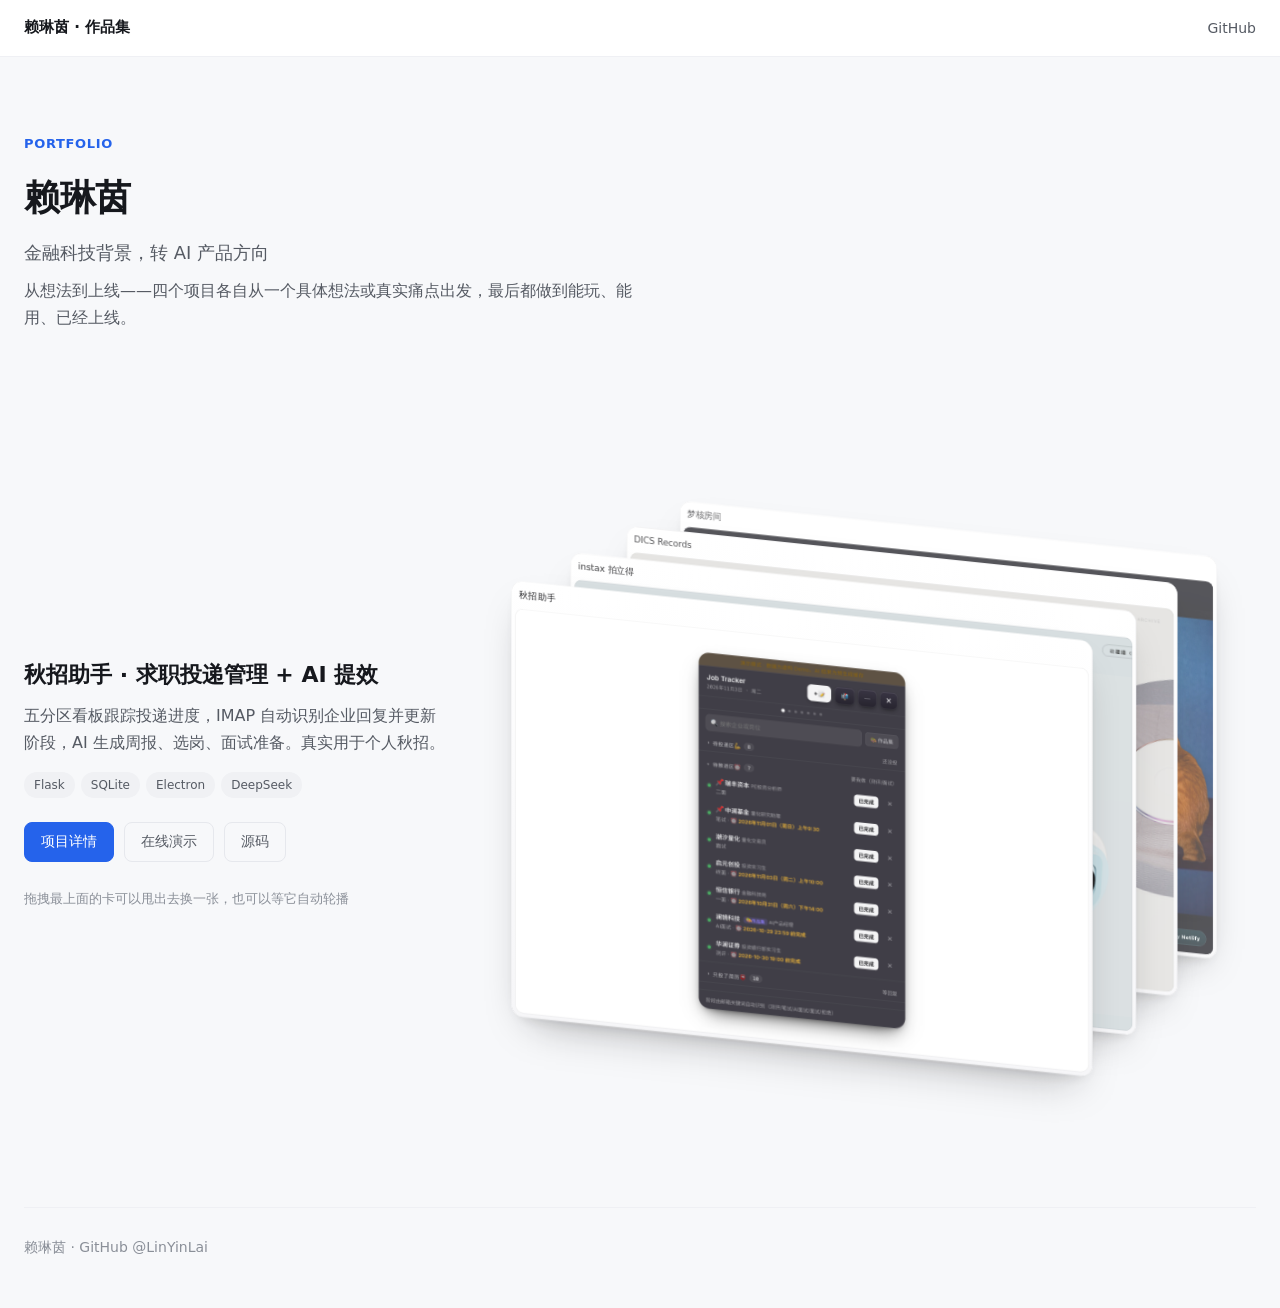
==== commit 599223c0: "完善作品集：文字改正式、卡片堆布局与参数、补充截图 Co-Authored-By: Claude Code <noreply@anthropic.com>" ====
--- a/index.html
+++ b/index.html
@@ -8,14 +8,21 @@
 <link rel="stylesheet" href="style.css">
 <link rel="stylesheet" href="cardswap.css">
 <style>
-  .deck-wrap { padding: 0 0 16px; }
-  .cardswap-container { max-width: 620px; margin: 0 auto; height: 460px; }
-  .hint { text-align: center; color: #8a8f98; font-size: 13px; margin: 6px 0 24px; }
-  .deck-detail { text-align: center; padding: 24px 24px 0; border-top: 1px solid #eff0f4; }
+  .deck-wrap { display: grid; grid-template-columns: minmax(0, 1fr) minmax(0, 1.8fr); gap: 40px; align-items: center; padding: 8px 0 24px; }
+  .deck-left { min-width: 0; }
+  .cardswap-container { width: 100%; height: 800px; }
+  .hint { color: #8a8f98; font-size: 13px; margin-top: 18px; }
   .deck-detail h2 { font-size: 22px; font-weight: 650; }
-  .deck-detail .desc { color: #555a63; margin-top: 8px; max-width: 620px; margin-left: auto; margin-right: auto; }
+  .deck-detail .desc { color: #555a63; margin-top: 8px; }
   .deck-detail .chips { margin-top: 14px; }
   .deck-detail .actions { margin-top: 18px; }
+  @media (max-width: 860px) {
+    .deck-wrap { grid-template-columns: 1fr; }
+    .cardswap-container { height: 380px; }
+    .hint { text-align: center; }
+    .deck-detail { text-align: center; }
+    .deck-detail .desc { margin-left: auto; margin-right: auto; }
+  }
 </style>
 </head>
 <body>
@@ -36,14 +43,16 @@
   </header>
 
   <section class="deck-wrap" id="deck-wrap">
+    <div class="deck-left">
+      <div class="deck-detail">
+        <h2 id="detail-title"></h2>
+        <p class="desc" id="detail-desc"></p>
+        <div class="chips" id="detail-chips"></div>
+        <div class="actions" id="detail-links"></div>
+      </div>
+      <p class="hint">拖拽最上面的卡可以甩出去换一张，也可以等它自动轮播</p>
+    </div>
     <div class="cardswap-container" id="cardswap"></div>
-    <p class="hint">拖拽最上面的卡可以甩出去换一张，也可以等它自动轮播</p>
-    <div class="deck-detail">
-      <h2 id="detail-title"></h2>
-      <p class="desc" id="detail-desc"></p>
-      <div class="chips" id="detail-chips"></div>
-      <div class="actions" id="detail-links"></div>
-    </div>
   </section>
 
   <footer>赖琳茵 · GitHub @LinYinLai</footer>
@@ -132,8 +141,12 @@
 
   initCardSwap(document.getElementById('cardswap'), {
     items: PROJECTS,
-    width: 440,
-    height: 330,
+    width: 880,
+    height: 660,
+    cardDistance: 80,
+    verticalDistance: 54,
+    depth: 25,
+    delay: 7000,
     onChange: function (index) { updateDetail(PROJECTS[index]); }
   });
   updateDetail(PROJECTS[0]);
--- a/style.css
+++ b/style.css
@@ -25,7 +25,7 @@
 a { color: var(--accent); text-decoration: none; }
 a:hover { text-decoration: underline; }
 
-.container { max-width: 880px; margin: 0 auto; padding: 0 24px; }
+.container { max-width: 1500px; margin: 0 auto; padding: 0 24px; }
 
 /* 顶部导航 */
 .nav {
@@ -35,7 +35,7 @@
   border-bottom: 1px solid var(--border-light);
 }
 .nav-inner {
-  max-width: 880px; margin: 0 auto; padding: 0 24px;
+  max-width: 1500px; margin: 0 auto; padding: 0 24px;
   height: 56px;
   display: flex; align-items: center; justify-content: space-between;
 }
@@ -103,7 +103,7 @@
 .page-hero .actions { margin-top: 22px; }
 
 .page-body { padding: 20px 0 64px; }
-.page-body img { width: 100%; border-radius: var(--radius); margin: 16px 0; border: 1px solid var(--border); }
+.page-body img { display: block; max-width: 720px; width: 100%; margin: 20px auto; border-radius: var(--radius); border: 1px solid var(--border); }
 .page-body h2 {
   font-size: 19px; font-weight: 650; margin-top: 42px; padding-left: 12px;
   border-left: 3px solid var(--accent);
